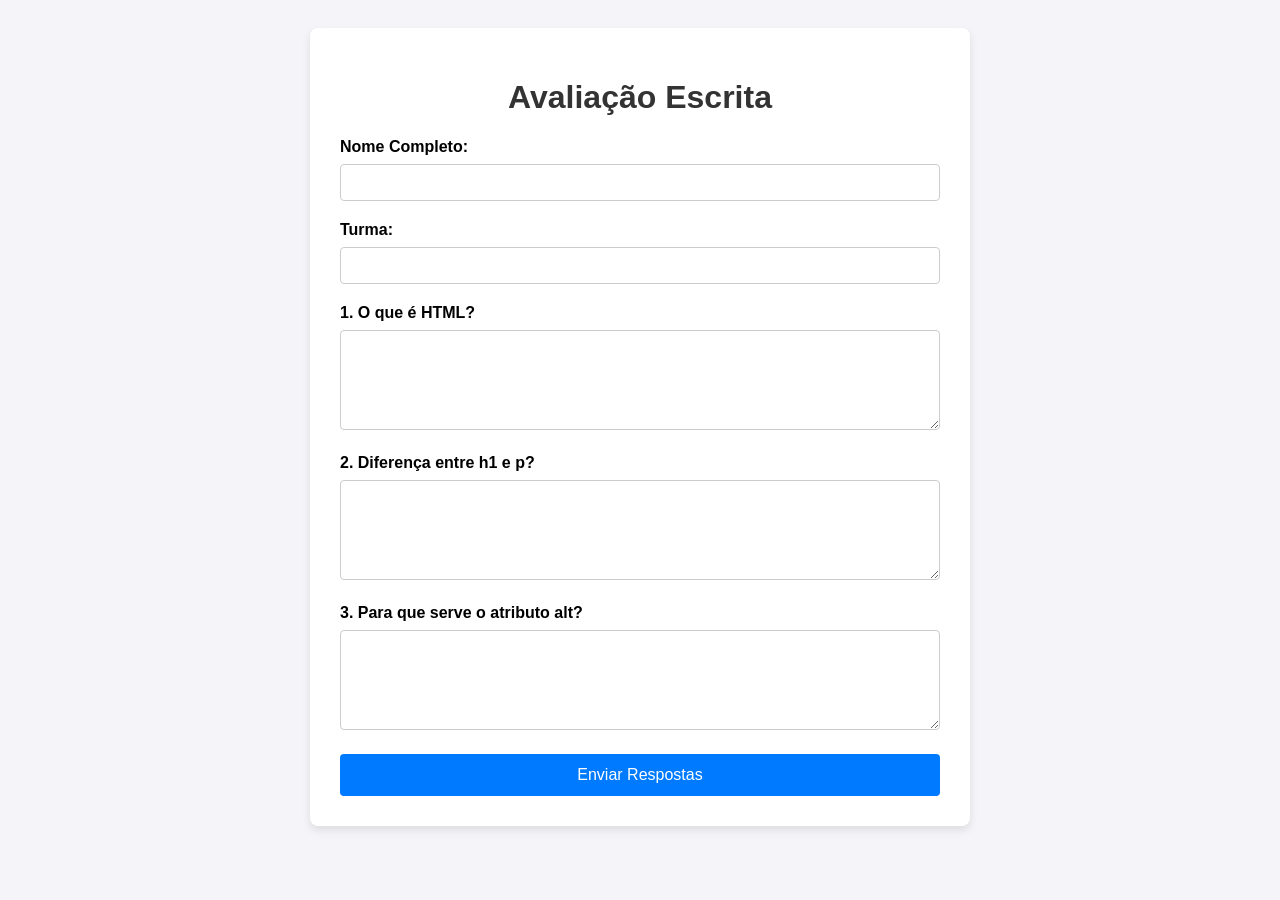
==== index.html @ 7476ddf2 "c" ====
<!doctype html>
<html lang="pt-BR">
  <head>
    <meta charset="UTF-8" />
    <meta name="viewport" content="width=device-width, initial-scale=1.0" />
    <title>Prova Online - Planilha</title>
    <style>
      body {
        font-family: Arial, sans-serif;
        background-color: #f4f4f9;
        padding: 20px;
      }
      .container {
        max-width: 600px;
        background: white;
        padding: 30px;
        margin: 0 auto;
        border-radius: 8px;
        box-shadow: 0 4px 8px rgba(0, 0, 0, 0.1);
      }
      h1 {
        text-align: center;
        color: #333;
      }
      .questao {
        margin-bottom: 20px;
      }
      label {
        display: block;
        margin-bottom: 8px;
        font-weight: bold;
      }
      input[type="text"],
      textarea {
        width: 100%;
        padding: 10px;
        border: 1px solid #ccc;
        border-radius: 4px;
        box-sizing: border-box;
      }
      textarea {
        height: 100px;
      }
      button {
        background-color: #007bff;
        color: white;
        border: none;
        padding: 12px;
        font-size: 16px;
        border-radius: 4px;
        cursor: pointer;
        width: 100%;
      }
      button:hover {
        background-color: #0056b3;
      }

      /* Estilo para mensagens de erro */       
    .card-erro {
        display: flex;
        align-items: center;
        gap: 10px;
        padding: 15px;
        margin: 15px 0;
        background-color: #fde8e8; /* Vermelho bem claro */
        border: 1px solid #f8b4b4;    /* Borda vermelha suave */
        border-radius: 6px;
        color: #9b1c1c;             /* Texto vermelho escuro */
        font-family: sans-serif;
        font-size: 14px;
    }

    /* Classe utilitária para esconder a div */
    .escondido {
        display: none !important;
    }

    </style>
  </head>
  <body>
    <div class="container">
      <h1>Avaliação Escrita</h1>

      <form id="provaForm">
        <input type="hidden" id="infoBrowser" name="navegador_versao" value="">
        <input type="hidden" name="atividade" value="ADS-D-POO">
        <div class="questao">
          <label for="nome">Nome Completo:</label>
          <input type="text" id="nome" required />
        </div>
        <div class="questao">
          <label for="turma">Turma:</label>
          <input type="text" id="turma" required />
        </div>
        <div class="questao">
          <label for="q1">1. O que é HTML?</label>
          <textarea id="q1" required></textarea>
        </div>
        <div class="questao">
          <label for="q2">2. Diferença entre h1 e p?</label>
          <textarea id="q2" required></textarea>
        </div>
        <div class="questao">
          <label for="q3">3. Para que serve o atributo alt?</label>
          <textarea id="q3" required></textarea>
        </div>
        <button type="submit">Enviar Respostas</button>
      </form>
      <div id="alerta-erro" class="card-erro escondido">
        <span class="icone">⚠️</span>
        <span id="mensagem-erro">Ocorreu um erro inesperado.</span>
        <button onclick="EsconderErro()" style="margin-left: auto; background: none; border: none; cursor: pointer; color: inherit; font-weight: bold;">✕</button>
      </div>
    </div>

    <script>
    const SHEETDB_API_URL = "https://sheetdb.io/api/v1/yt8trp7wrpv3r";
    const LabelButtonSubmit = "Enviar Respostas";
    

    class ArgumentoInvalidoError extends Error 
    {
        constructor(mensagem) 
        {
            super(mensagem);
            this.name = "ArgumentoInvalidoError";
        }
    }

    // FUNCOES DO FORMULARIO
    // =====================

      // Função para capturar informações do navegador e versão no input oculto antes do envio do formulário
      function ObterInfoNavegador() 
        {
            try
            {
                const inputOculto = document.getElementById('infoBrowser'); 
                if (navigator.userAgentData) 
                {
                    // Captura as informações de navegador e versão
                    navigator.userAgentData.getHighEntropyValues(['brand', 'version'])
                        .then(ua => 
                        {   // Processa as informações de navegador e versão
                            const navegadorPrincipal = ua.brands.find(b => b.brand !== 'Not A;Brand');
                            inputOculto.value = `${navegadorPrincipal.brand} (v${navegadorPrincipal.version})`;
                        });
                } 
                else 
                {
                    // Caso o navegador não suporte userAgentData, utiliza o userAgent padrão
                    inputOculto.value = navigator.userAgent;
                }
            }
            catch (error) {
                console.error("Erro ao capturar informações do navegador:", error);
                inputOculto.value = "Navegador não disponível";
            }

            return inputOculto.value;
        }

     async function ObterInfoNavegadorAsync() 
     {
        try 
        {            
            if (navigator.userAgentData) 
            {
                const ua = await navigator.userAgentData.getHighEntropyValues(['brand', 'version']);
                const navegador = ua.brands.find(b => b.brand !== 'Not A;Brand');
                return navegador ? `${navegador.brand} (v${navegador.version})` : navigator.userAgent;
            }
            return navigator.userAgent;
        } 
        catch (error) 
        {
            console.error("Erro ao capturar informações do navegador:", error);
            return "Navegador não disponível";
        }
    }

      // Função para capturar os dados do formulário antes do envio
      // retorna um objeto com os dados do formulário ou null em caso de erro
      async function ObterDadosFormularioAsync() 
      {
            const dados = {};
            try 
            {
                dados.nome = document.getElementById("nome").value;
                dados.data = new Date().toLocaleString("pt-BR");
                dados.browser = await ObterInfoNavegadorAsync();
                dados.questao1 = document.getElementById("q1").value;
                dados.questao2 = document.getElementById("q2").value;
                dados.questao3 = document.getElementById("q3").value;
                //dados.questao4 = document.getElementById("q4").value;
                //dados.questao5 = document.getElementById("q5").value;
                return dados;
            } 
            catch (error) 
            {
                console.error("Erro ao capturar os dados do formulário:", error);
                throw new Error("Erro ao capturar os dados do formulário", {cause: error });
                //alert("Erro ao capturar os dados do formulário.\n\nDetalhes: " + JSON.stringify(error));
            }
           
      }

      // Função para exportar em formato JSON 
      function ExportarRespostas(json) 
      {
            if (!json) throw new ArgumentoInvalidoError("Argumento JSON não fornecido.");
            
            try
            {
                const blob = new Blob([json], { type: "application/json" });
                const url = URL.createObjectURL(blob);
                const a = document.createElement("a");
                a.href = url;
                a.download = "respostas.json";
                a.click();
                URL.revokeObjectURL(url);
            }
            catch (error)
            {
                console.error("Erro ao baixar o arquivo JSON:", error);
                throw new Error("Erro ao tentar baixar o arquivo JSON", {cause: error });
                //alert("Erro ao tentar baixar o arquivo JSON.\n\nDetalhes: " + JSON.stringify(error));
            }
      }

      // Função de envio do formulário para o SheetDB 
      function enviarDadosFormulario(api_url, dados) 
      { 
            // INSIRA A SUA URL DO SHEETDB AQUI
           

            if (!api_url) {
              alert("URL da API não fornecida.");
              return false;
            }
            if (!dados) {
              alert("Não é possível enviar. Sem dados do formulário.");
              return false;
            }
            
            fetch(api_url, 
            {
              method: "POST",
              headers: 
              {
                Accept: "application/json",
                "Content-Type": "application/json",
              },
              body: JSON.stringify(dados),
            })
              .then((response) => response.json())
              .then((data) => 
              {
                alert("Enviado com sucesso! Suas respostas foram gravadas.");
                document.getElementById("provaForm").reset();
              })
              .catch((error) => {
                console.error("Erro:", error);
                alert("Erro ao enviar. Tente novamente.\n\nDetalhes: " + JSON.stringify(error));
              });
      }

    async function enviarDadosFormularioAsync(api_url, dados) 
    {
        if (!api_url) throw new ArgumentoInvalidoError("Argumento api_url não fornecido.");
        if (!dados) throw new ArgumentoInvalidoError("Argumento dados não fornecido.");
        try 
        {
            const response = await fetch(api_url, {
                method: "POST",
                headers: { Accept: "application/json", "Content-Type": "application/json" },
                body: JSON.stringify(dados)
            });

            if (!response.ok) throw new Error(`HTTP ${response.status}`);

            const data = await response.json();
            alert("Enviado com sucesso! Suas respostas foram gravadas.");
            
            document.getElementById("provaForm").reset();
            
        } 
        catch (error) 
        {
            console.error("Erro ao enviar dados:", error);
            throw new Error("Erro ao enviar dados.", { cause: error });
            //throw error;
            //alert("Erro ao enviar. Tente novamente. \n\nDetalhes: " + JSON.stringify(error));
        }
    }
     

        // SUBMIT FORMULÁRIO
      document
        .getElementById("provaForm")
        .addEventListener("submit", async function (e) {
          e.preventDefault();

          try
          {
            // Desabilitar o botão e mudar a texto para aguarde ...
            StateSubmitButton(false, "Aguarde...");

            var api_url = SHEETDB_API_URL;
            const dados = await ObterDadosFormularioAsync();
            await enviarDadosFormularioAsync(api_url, dados);
          } 
          catch (error) 
          {
            console.error("Erro ao enviar dados:", error);

              if (error instanceof ArgumentoInvalidoError) 
              {
                  alert(error.message);
                  return;
              }

              alert("Não foi possível enviar os dados");
              MostrarErro("Erro ao enviar dados: \n\nDetalhes:\n" + JSON.stringify(error));

              if (confirm("Erro ao enviar dados. Deseja baixar o arquivo com as respostas"))
              {
                  ExportarRespostas();
              }
          }
          finally
          {
            StateSubmitButton(true, LabelButtonSubmit);
          }

          function StateSubmitButton(enabled, text)
          {
             const submitButton = GetSubmitButton();
             if (!enabled)
                 submitButton.disabled = true;
             if (text !== undefined)
                 submitButton.textContent = text;
             if (text == null)
                submitButton.textContent = LabelButtonSubmit;
          }
          function GetSubmitButton() {
              return document.querySelector("#provaForm button[type='submit']");
          }

        });


        // FUNCOES AUXILIARES
        // =====================
        function MostrarErro(mensagem) 
        {
            const alertaErro = document.getElementById("alerta-erro");
            if (alertaErro) {
                alertaErro.querySelector(".mensagem").textContent = mensagem;
                alertaErro.classList.remove("escondido");
                console.error(mensagem);
            }
        }
        function EsconderErro() 
        {
            const alertaErro = document.getElementById("alerta-erro");
            if (alertaErro) {
                alertaErro.classList.add("escondido");
            }
        }


          // INSIRA A SUA URL DO SHEETDB AQUI
       //   const SHEETDB_API_URL = "https://sheetdb.io/api/v1/yt8trp7wrpv3r";


          // Captura a informação do navegador e versão no input oculto
        //   const dados = capturarDadosFormulario();
        //   if (!dados) {
        //     return;
        //   }

        //   const dados3 = {
        //     data: [
        //       {
        //         id: new guid(),
        //         nome: document.getElementById("nome").value,
        //         data: new Date().toLocaleString("pt-BR"),   // formatar para dd/mm/aaaa hh:mm:ss
        //         browser: document.getElementById("infoBrowser").value,
        //         questao1: document.getElementById("q1").value,
        //         questao2: document.getElementById("q2").value,
        //         questao3: document.getElementById("q3").value,
        //         questao4: document.getElementById("q4").value,
        //         questao5: document.getElementById("q5").value,
                
        //       },
        //     ],
        //   };
          

        //   fetch(SHEETDB_API_URL, {
        //     method: "POST",
        //     headers: {
        //       Accept: "application/json",
        //       "Content-Type": "application/json",
        //     },
        //     body: JSON.stringify(dados),
        //   })
        //     .then((response) => response.json())
        //     .then((data) => {
        //       alert(
        //         "Enviado com sucesso! Suas respostas foram gravadas.",
        //       );
        //       document.getElementById("provaForm").reset();
        //     })
        //     .catch((error) => {
        //       console.error("Erro:", error);
        //       alert("Erro ao enviar. Tente novamente.");
        //     });
        // });


       

    
    </script>
  </body>
</html>
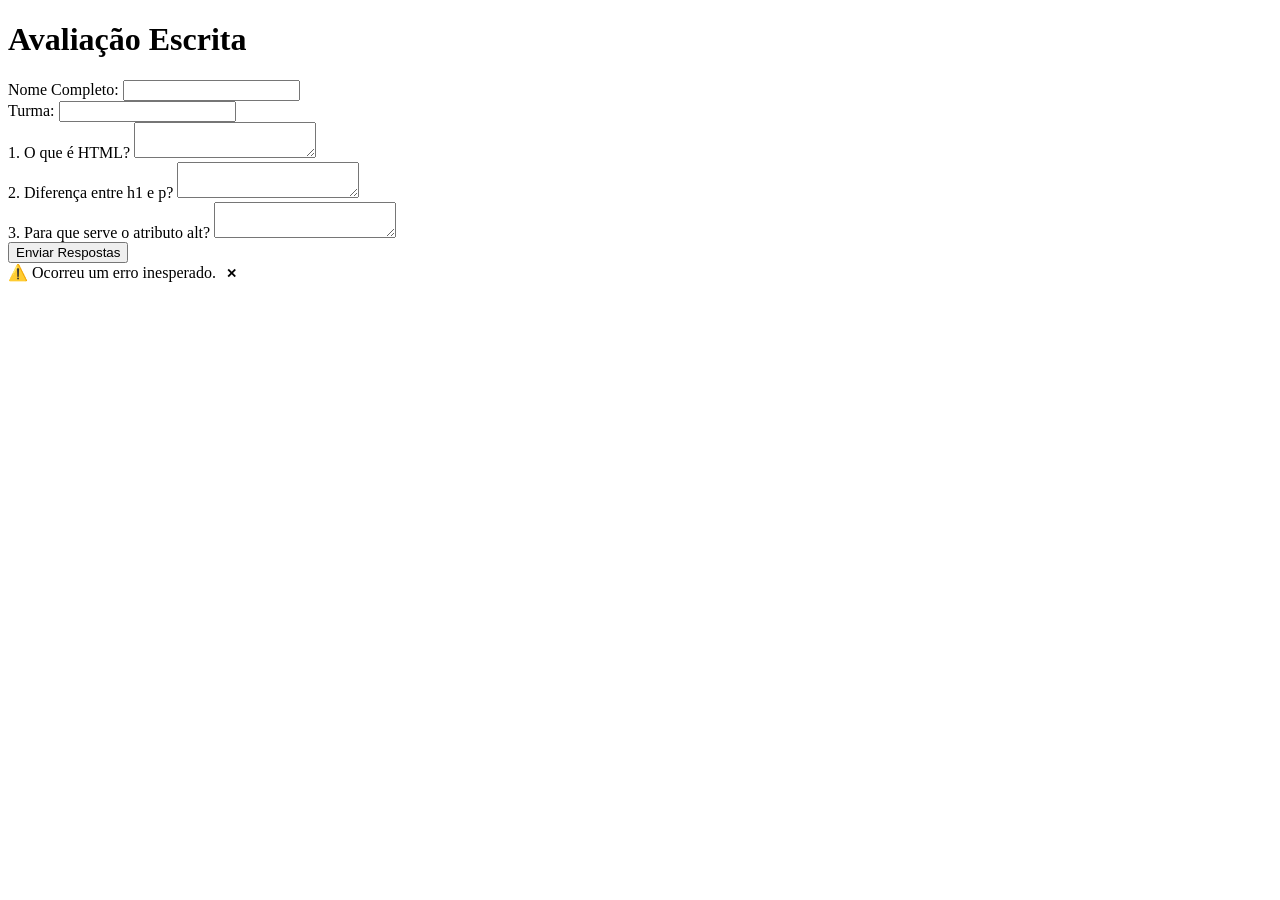
==== commit dda54a13: "f" ====
--- a/index.html
+++ b/index.html
@@ -3,9 +3,11 @@
   <head>
     <meta charset="UTF-8" />
     <meta name="viewport" content="width=device-width, initial-scale=1.0" />
+    <link rel="stylesheet" href="www/css/estilos.css">
     <title>Prova Online - Planilha</title>
+    
     <style>
-      body {
+      /* body {
         font-family: Arial, sans-serif;
         background-color: #f4f4f9;
         padding: 20px;
@@ -55,25 +57,25 @@
         background-color: #0056b3;
       }
 
-      /* Estilo para mensagens de erro */       
+    
     .card-erro {
         display: flex;
         align-items: center;
         gap: 10px;
         padding: 15px;
         margin: 15px 0;
-        background-color: #fde8e8; /* Vermelho bem claro */
-        border: 1px solid #f8b4b4;    /* Borda vermelha suave */
+        background-color: #fde8e8; 
+        border: 1px solid #f8b4b4; 
         border-radius: 6px;
-        color: #9b1c1c;             /* Texto vermelho escuro */
+        color: #9b1c1c;            
         font-family: sans-serif;
         font-size: 14px;
     }
 
-    /* Classe utilitária para esconder a div */
+    
     .escondido {
         display: none !important;
-    }
+    } */
 
     </style>
   </head>
@@ -189,10 +191,10 @@
                 dados.nome = document.getElementById("nome").value;
                 dados.data = new Date().toLocaleString("pt-BR");
                 dados.browser = await ObterInfoNavegadorAsync();
-                dados.questao1 = document.getElementById("q1").value;
-                dados.questao2 = document.getElementById("q2").value;
-                dados.questao3 = document.getElementById("q3").value;
-                //dados.questao4 = document.getElementById("q4").value;
+                dados.q1 = document.getElementById("q1").value;
+                dados.q2 = document.getElementById("q2").value;
+                dados.q3 = document.getElementById("q3").value;
+                dados.q4 = document.getElementById("q4").value;
                 //dados.questao5 = document.getElementById("q5").value;
                 return dados;
             } 
@@ -251,7 +253,7 @@
                 Accept: "application/json",
                 "Content-Type": "application/json",
               },
-              body: JSON.stringify(dados),
+              body: JSON.stringify({ data: [dados] })
             })
               .then((response) => response.json())
               .then((data) => 
@@ -273,8 +275,12 @@
         {
             const response = await fetch(api_url, {
                 method: "POST",
-                headers: { Accept: "application/json", "Content-Type": "application/json" },
-                body: JSON.stringify(dados)
+                headers: 
+                {
+                   Accept: "application/json",
+                   "Content-Type": "application/json"
+                },
+                body: JSON.stringify({ data: [dados] })
             });
 
             if (!response.ok) throw new Error(`HTTP ${response.status}`);
@@ -336,8 +342,9 @@
           function StateSubmitButton(enabled, text)
           {
              const submitButton = GetSubmitButton();
-             if (!enabled)
-                 submitButton.disabled = true;
+
+             submitButton.disabled = !enabled;
+
              if (text !== undefined)
                  submitButton.textContent = text;
              if (text == null)
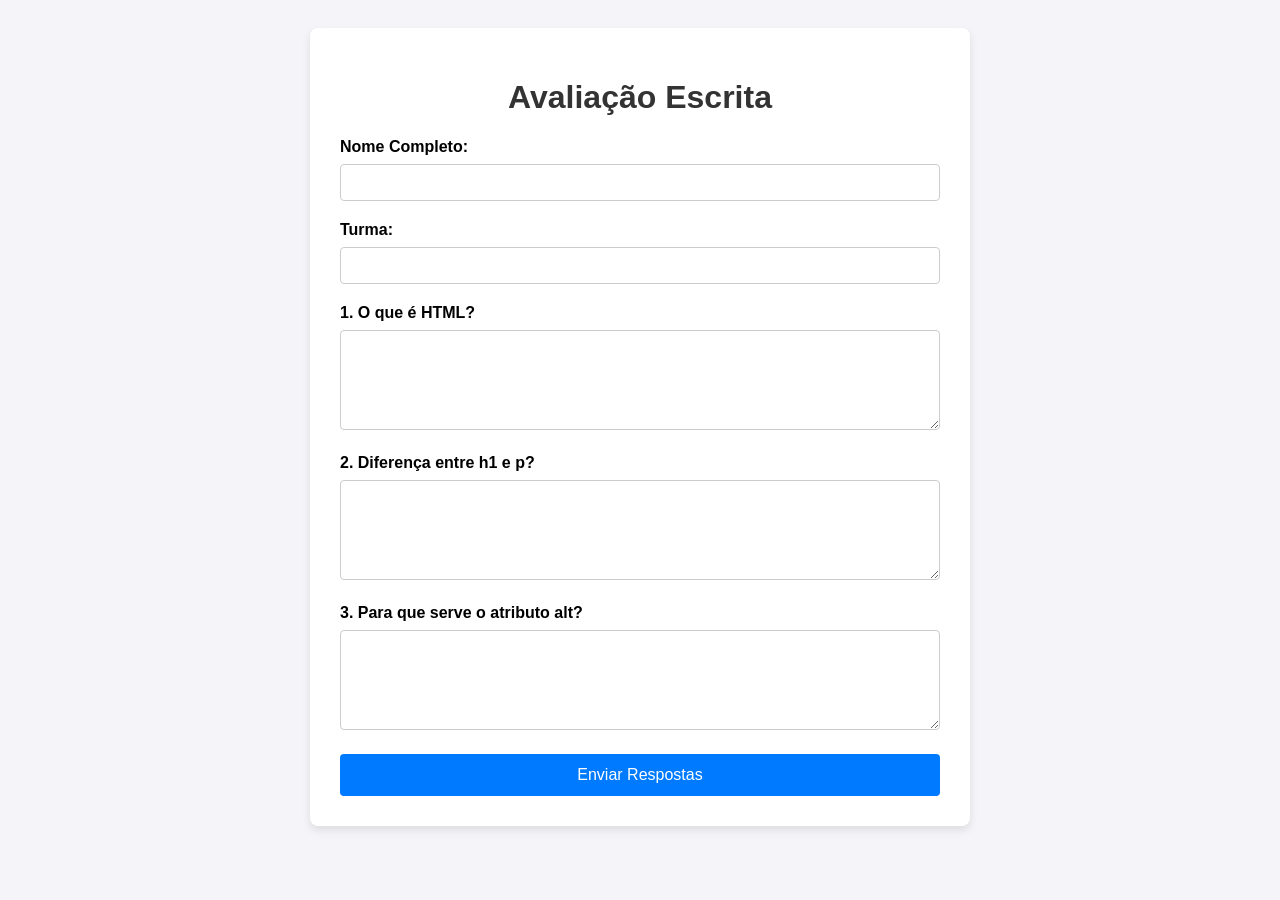
==== commit 3c723d84: "ghf" ====
--- a/index.html
+++ b/index.html
@@ -3,81 +3,8 @@
   <head>
     <meta charset="UTF-8" />
     <meta name="viewport" content="width=device-width, initial-scale=1.0" />
-    <link rel="stylesheet" href="www/css/estilos.css">
+    <link rel="stylesheet" href="www/css/default.css">
     <title>Prova Online - Planilha</title>
-    
-    <style>
-      /* body {
-        font-family: Arial, sans-serif;
-        background-color: #f4f4f9;
-        padding: 20px;
-      }
-      .container {
-        max-width: 600px;
-        background: white;
-        padding: 30px;
-        margin: 0 auto;
-        border-radius: 8px;
-        box-shadow: 0 4px 8px rgba(0, 0, 0, 0.1);
-      }
-      h1 {
-        text-align: center;
-        color: #333;
-      }
-      .questao {
-        margin-bottom: 20px;
-      }
-      label {
-        display: block;
-        margin-bottom: 8px;
-        font-weight: bold;
-      }
-      input[type="text"],
-      textarea {
-        width: 100%;
-        padding: 10px;
-        border: 1px solid #ccc;
-        border-radius: 4px;
-        box-sizing: border-box;
-      }
-      textarea {
-        height: 100px;
-      }
-      button {
-        background-color: #007bff;
-        color: white;
-        border: none;
-        padding: 12px;
-        font-size: 16px;
-        border-radius: 4px;
-        cursor: pointer;
-        width: 100%;
-      }
-      button:hover {
-        background-color: #0056b3;
-      }
-
-    
-    .card-erro {
-        display: flex;
-        align-items: center;
-        gap: 10px;
-        padding: 15px;
-        margin: 15px 0;
-        background-color: #fde8e8; 
-        border: 1px solid #f8b4b4; 
-        border-radius: 6px;
-        color: #9b1c1c;            
-        font-family: sans-serif;
-        font-size: 14px;
-    }
-
-    
-    .escondido {
-        display: none !important;
-    } */
-
-    </style>
   </head>
   <body>
     <div class="container">
@@ -96,339 +23,26 @@
         </div>
         <div class="questao">
           <label for="q1">1. O que é HTML?</label>
-          <textarea id="q1" required></textarea>
+          <textarea id="q1" ></textarea>
         </div>
         <div class="questao">
           <label for="q2">2. Diferença entre h1 e p?</label>
-          <textarea id="q2" required></textarea>
+          <textarea id="q2" ></textarea>
         </div>
         <div class="questao">
           <label for="q3">3. Para que serve o atributo alt?</label>
-          <textarea id="q3" required></textarea>
+          <textarea id="q3" ></textarea>
         </div>
         <button type="submit">Enviar Respostas</button>
       </form>
       <div id="alerta-erro" class="card-erro escondido">
         <span class="icone">⚠️</span>
         <span id="mensagem-erro">Ocorreu um erro inesperado.</span>
-        <button onclick="EsconderErro()" style="margin-left: auto; background: none; border: none; cursor: pointer; color: inherit; font-weight: bold;">✕</button>
+        <button id="btn-fechar-erro" style="align-self: flex-start; width: auto; margin-left: auto; background: none; border: none; cursor: pointer; color: inherit; font-weight: bold;">✕</button>
       </div>
     </div>
 
-    <script>
-    const SHEETDB_API_URL = "https://sheetdb.io/api/v1/yt8trp7wrpv3r";
-    const LabelButtonSubmit = "Enviar Respostas";
-    
-
-    class ArgumentoInvalidoError extends Error 
-    {
-        constructor(mensagem) 
-        {
-            super(mensagem);
-            this.name = "ArgumentoInvalidoError";
-        }
-    }
-
-    // FUNCOES DO FORMULARIO
-    // =====================
-
-      // Função para capturar informações do navegador e versão no input oculto antes do envio do formulário
-      function ObterInfoNavegador() 
-        {
-            try
-            {
-                const inputOculto = document.getElementById('infoBrowser'); 
-                if (navigator.userAgentData) 
-                {
-                    // Captura as informações de navegador e versão
-                    navigator.userAgentData.getHighEntropyValues(['brand', 'version'])
-                        .then(ua => 
-                        {   // Processa as informações de navegador e versão
-                            const navegadorPrincipal = ua.brands.find(b => b.brand !== 'Not A;Brand');
-                            inputOculto.value = `${navegadorPrincipal.brand} (v${navegadorPrincipal.version})`;
-                        });
-                } 
-                else 
-                {
-                    // Caso o navegador não suporte userAgentData, utiliza o userAgent padrão
-                    inputOculto.value = navigator.userAgent;
-                }
-            }
-            catch (error) {
-                console.error("Erro ao capturar informações do navegador:", error);
-                inputOculto.value = "Navegador não disponível";
-            }
-
-            return inputOculto.value;
-        }
-
-     async function ObterInfoNavegadorAsync() 
-     {
-        try 
-        {            
-            if (navigator.userAgentData) 
-            {
-                const ua = await navigator.userAgentData.getHighEntropyValues(['brand', 'version']);
-                const navegador = ua.brands.find(b => b.brand !== 'Not A;Brand');
-                return navegador ? `${navegador.brand} (v${navegador.version})` : navigator.userAgent;
-            }
-            return navigator.userAgent;
-        } 
-        catch (error) 
-        {
-            console.error("Erro ao capturar informações do navegador:", error);
-            return "Navegador não disponível";
-        }
-    }
-
-      // Função para capturar os dados do formulário antes do envio
-      // retorna um objeto com os dados do formulário ou null em caso de erro
-      async function ObterDadosFormularioAsync() 
-      {
-            const dados = {};
-            try 
-            {
-                dados.nome = document.getElementById("nome").value;
-                dados.data = new Date().toLocaleString("pt-BR");
-                dados.browser = await ObterInfoNavegadorAsync();
-                dados.q1 = document.getElementById("q1").value;
-                dados.q2 = document.getElementById("q2").value;
-                dados.q3 = document.getElementById("q3").value;
-                dados.q4 = document.getElementById("q4").value;
-                //dados.questao5 = document.getElementById("q5").value;
-                return dados;
-            } 
-            catch (error) 
-            {
-                console.error("Erro ao capturar os dados do formulário:", error);
-                throw new Error("Erro ao capturar os dados do formulário", {cause: error });
-                //alert("Erro ao capturar os dados do formulário.\n\nDetalhes: " + JSON.stringify(error));
-            }
-           
-      }
-
-      // Função para exportar em formato JSON 
-      function ExportarRespostas(json) 
-      {
-            if (!json) throw new ArgumentoInvalidoError("Argumento JSON não fornecido.");
-            
-            try
-            {
-                const blob = new Blob([json], { type: "application/json" });
-                const url = URL.createObjectURL(blob);
-                const a = document.createElement("a");
-                a.href = url;
-                a.download = "respostas.json";
-                a.click();
-                URL.revokeObjectURL(url);
-            }
-            catch (error)
-            {
-                console.error("Erro ao baixar o arquivo JSON:", error);
-                throw new Error("Erro ao tentar baixar o arquivo JSON", {cause: error });
-                //alert("Erro ao tentar baixar o arquivo JSON.\n\nDetalhes: " + JSON.stringify(error));
-            }
-      }
-
-      // Função de envio do formulário para o SheetDB 
-      function enviarDadosFormulario(api_url, dados) 
-      { 
-            // INSIRA A SUA URL DO SHEETDB AQUI
-           
-
-            if (!api_url) {
-              alert("URL da API não fornecida.");
-              return false;
-            }
-            if (!dados) {
-              alert("Não é possível enviar. Sem dados do formulário.");
-              return false;
-            }
-            
-            fetch(api_url, 
-            {
-              method: "POST",
-              headers: 
-              {
-                Accept: "application/json",
-                "Content-Type": "application/json",
-              },
-              body: JSON.stringify({ data: [dados] })
-            })
-              .then((response) => response.json())
-              .then((data) => 
-              {
-                alert("Enviado com sucesso! Suas respostas foram gravadas.");
-                document.getElementById("provaForm").reset();
-              })
-              .catch((error) => {
-                console.error("Erro:", error);
-                alert("Erro ao enviar. Tente novamente.\n\nDetalhes: " + JSON.stringify(error));
-              });
-      }
-
-    async function enviarDadosFormularioAsync(api_url, dados) 
-    {
-        if (!api_url) throw new ArgumentoInvalidoError("Argumento api_url não fornecido.");
-        if (!dados) throw new ArgumentoInvalidoError("Argumento dados não fornecido.");
-        try 
-        {
-            const response = await fetch(api_url, {
-                method: "POST",
-                headers: 
-                {
-                   Accept: "application/json",
-                   "Content-Type": "application/json"
-                },
-                body: JSON.stringify({ data: [dados] })
-            });
-
-            if (!response.ok) throw new Error(`HTTP ${response.status}`);
-
-            const data = await response.json();
-            alert("Enviado com sucesso! Suas respostas foram gravadas.");
-            
-            document.getElementById("provaForm").reset();
-            
-        } 
-        catch (error) 
-        {
-            console.error("Erro ao enviar dados:", error);
-            throw new Error("Erro ao enviar dados.", { cause: error });
-            //throw error;
-            //alert("Erro ao enviar. Tente novamente. \n\nDetalhes: " + JSON.stringify(error));
-        }
-    }
-     
-
-        // SUBMIT FORMULÁRIO
-      document
-        .getElementById("provaForm")
-        .addEventListener("submit", async function (e) {
-          e.preventDefault();
-
-          try
-          {
-            // Desabilitar o botão e mudar a texto para aguarde ...
-            StateSubmitButton(false, "Aguarde...");
-
-            var api_url = SHEETDB_API_URL;
-            const dados = await ObterDadosFormularioAsync();
-            await enviarDadosFormularioAsync(api_url, dados);
-          } 
-          catch (error) 
-          {
-            console.error("Erro ao enviar dados:", error);
-
-              if (error instanceof ArgumentoInvalidoError) 
-              {
-                  alert(error.message);
-                  return;
-              }
-
-              alert("Não foi possível enviar os dados");
-              MostrarErro("Erro ao enviar dados: \n\nDetalhes:\n" + JSON.stringify(error));
-
-              if (confirm("Erro ao enviar dados. Deseja baixar o arquivo com as respostas"))
-              {
-                  ExportarRespostas();
-              }
-          }
-          finally
-          {
-            StateSubmitButton(true, LabelButtonSubmit);
-          }
-
-          function StateSubmitButton(enabled, text)
-          {
-             const submitButton = GetSubmitButton();
-
-             submitButton.disabled = !enabled;
-
-             if (text !== undefined)
-                 submitButton.textContent = text;
-             if (text == null)
-                submitButton.textContent = LabelButtonSubmit;
-          }
-          function GetSubmitButton() {
-              return document.querySelector("#provaForm button[type='submit']");
-          }
-
-        });
-
-
-        // FUNCOES AUXILIARES
-        // =====================
-        function MostrarErro(mensagem) 
-        {
-            const alertaErro = document.getElementById("alerta-erro");
-            if (alertaErro) {
-                alertaErro.querySelector(".mensagem").textContent = mensagem;
-                alertaErro.classList.remove("escondido");
-                console.error(mensagem);
-            }
-        }
-        function EsconderErro() 
-        {
-            const alertaErro = document.getElementById("alerta-erro");
-            if (alertaErro) {
-                alertaErro.classList.add("escondido");
-            }
-        }
-
-
-          // INSIRA A SUA URL DO SHEETDB AQUI
-       //   const SHEETDB_API_URL = "https://sheetdb.io/api/v1/yt8trp7wrpv3r";
-
-
-          // Captura a informação do navegador e versão no input oculto
-        //   const dados = capturarDadosFormulario();
-        //   if (!dados) {
-        //     return;
-        //   }
-
-        //   const dados3 = {
-        //     data: [
-        //       {
-        //         id: new guid(),
-        //         nome: document.getElementById("nome").value,
-        //         data: new Date().toLocaleString("pt-BR"),   // formatar para dd/mm/aaaa hh:mm:ss
-        //         browser: document.getElementById("infoBrowser").value,
-        //         questao1: document.getElementById("q1").value,
-        //         questao2: document.getElementById("q2").value,
-        //         questao3: document.getElementById("q3").value,
-        //         questao4: document.getElementById("q4").value,
-        //         questao5: document.getElementById("q5").value,
-                
-        //       },
-        //     ],
-        //   };
-          
-
-        //   fetch(SHEETDB_API_URL, {
-        //     method: "POST",
-        //     headers: {
-        //       Accept: "application/json",
-        //       "Content-Type": "application/json",
-        //     },
-        //     body: JSON.stringify(dados),
-        //   })
-        //     .then((response) => response.json())
-        //     .then((data) => {
-        //       alert(
-        //         "Enviado com sucesso! Suas respostas foram gravadas.",
-        //       );
-        //       document.getElementById("provaForm").reset();
-        //     })
-        //     .catch((error) => {
-        //       console.error("Erro:", error);
-        //       alert("Erro ao enviar. Tente novamente.");
-        //     });
-        // });
-
-
-       
-
+  <script type="module" src="/www/scripts/form.js">
     
     </script>
   </body>
--- a/www/css/default.css
+++ b/www/css/default.css
@@ -0,0 +1,69 @@
+ body {
+        font-family: Arial, sans-serif;
+        background-color: #f4f4f9;
+        padding: 20px;
+      }
+      .container {
+        max-width: 600px;
+        background: white;
+        padding: 30px;
+        margin: 0 auto;
+        border-radius: 8px;
+        box-shadow: 0 4px 8px rgba(0, 0, 0, 0.1);
+      }
+      h1 {
+        text-align: center;
+        color: #333;
+      }
+      .questao {
+        margin-bottom: 20px;
+      }
+      label {
+        display: block;
+        margin-bottom: 8px;
+        font-weight: bold;
+      }
+      input[type="text"],
+      textarea {
+        width: 100%;
+        padding: 10px;
+        border: 1px solid #ccc;
+        border-radius: 4px;
+        box-sizing: border-box;
+      }
+      textarea {
+        height: 100px;
+      }
+      button {
+        background-color: #007bff;
+        color: white;
+        border: none;
+        padding: 12px;
+        font-size: 16px;
+        border-radius: 4px;
+        cursor: pointer;
+        width: 100%;
+      }
+      button:hover {
+        background-color: #0056b3;
+      }
+
+      /* Estilo para mensagens de erro */       
+    .card-erro {
+        display: flex;
+        align-items: center;
+        gap: 10px;
+        padding: 15px;
+        margin: 15px 0;
+        background-color: #fde8e8; /* Vermelho bem claro */
+        border: 1px solid #f8b4b4;    /* Borda vermelha suave */
+        border-radius: 6px;
+        color: #9b1c1c;             /* Texto vermelho escuro */
+        font-family: sans-serif;
+        font-size: 14px;
+    }
+
+    /* Classe utilitária para esconder a div */
+    .escondido {
+        display: none !important;
+    }
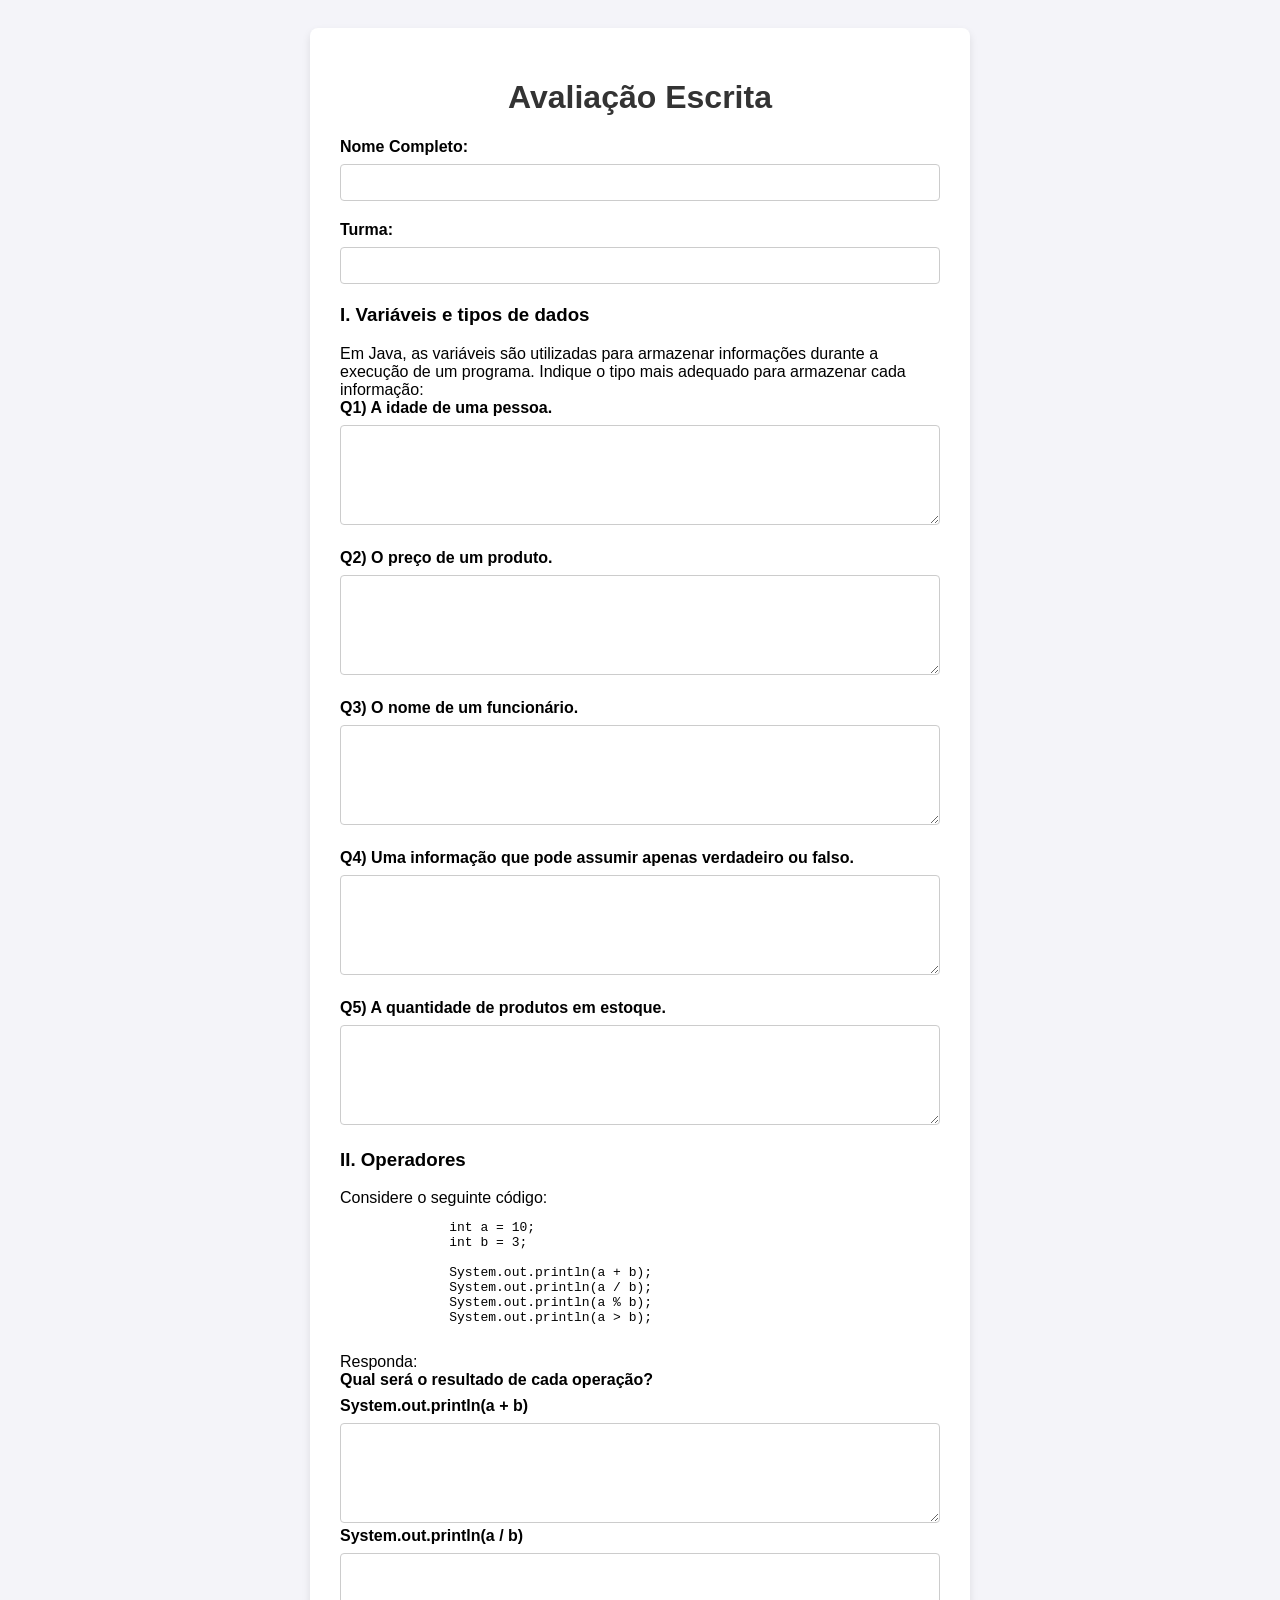
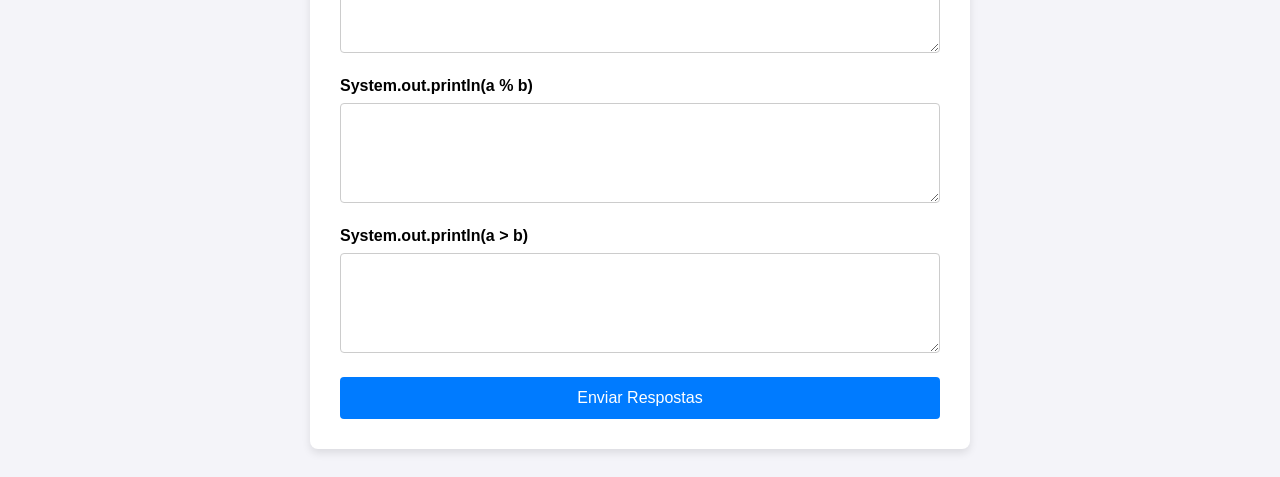
==== commit bb7c0d33: ",.m,." ====
--- a/index.html
+++ b/index.html
@@ -21,17 +21,67 @@
           <label for="turma">Turma:</label>
           <input type="text" id="turma" required />
         </div>
-        <div class="questao">
-          <label for="q1">1. O que é HTML?</label>
-          <textarea id="q1" ></textarea>
+        <div>
+          <h3>I. Variáveis e tipos de dados</h3>
+          <span>Em Java, as variáveis são utilizadas para armazenar informações durante a execução de um programa.</span>
+          <span>Indique o tipo mais adequado para armazenar cada informação:</span>
+          <div class="questao">
+            <label for="q1">Q1) A idade de uma pessoa.</label>
+            <textarea id="q1" ></textarea>
+          </div>
+          <div class="questao">
+            <label for="q2">Q2) O preço de um produto.</label>
+            <textarea id="q2" ></textarea>
+          </div>
+
+          <div class="questao">
+            <label for="q3">Q3) O nome de um funcionário.</label>
+            <textarea id="q3" ></textarea>
+          </div>
+
+          <div class="questao">
+            <label for="q4">Q4) Uma informação que pode assumir apenas verdadeiro ou falso.</label>
+            <textarea id="q4" ></textarea>
+          </div>
+
+          <div class="questao">
+            <label for="q5">Q5) A quantidade de produtos em estoque.</label>
+            <textarea id="q5" ></textarea>
+          </div>
         </div>
-        <div class="questao">
-          <label for="q2">2. Diferença entre h1 e p?</label>
-          <textarea id="q2" ></textarea>
-        </div>
-        <div class="questao">
-          <label for="q3">3. Para que serve o atributo alt?</label>
-          <textarea id="q3" ></textarea>
+        <div>
+          <h3>II. Operadores</h3>
+          <span>Considere o seguinte código:</span>
+          <pre>
+              int a = 10;
+              int b = 3;
+
+              System.out.println(a + b);
+              System.out.println(a / b);
+              System.out.println(a % b);
+              System.out.println(a > b);
+          </pre>
+          <span>Responda:</span>
+          <div class="questao">
+            <label>Qual será o resultado de cada operação?</label>
+            <div class="questap">
+              <label for="q6">System.out.println(a + b)</label>
+              <textarea id="q6" ></textarea>
+            </div>
+            <div class="questao">
+              <label for="q7">System.out.println(a / b)</label>
+              <textarea id="q7" ></textarea>
+            </div>
+
+            <div class="questao">
+              <label for="q8">System.out.println(a % b)</label>
+              <textarea id="q8" ></textarea>
+            </div>
+            <div class="questao">
+              <label for="q9">System.out.println(a > b)</label>
+              <textarea id="q9" ></textarea>
+            </div>
+          </div>
         </div>
         <button type="submit">Enviar Respostas</button>
       </form>
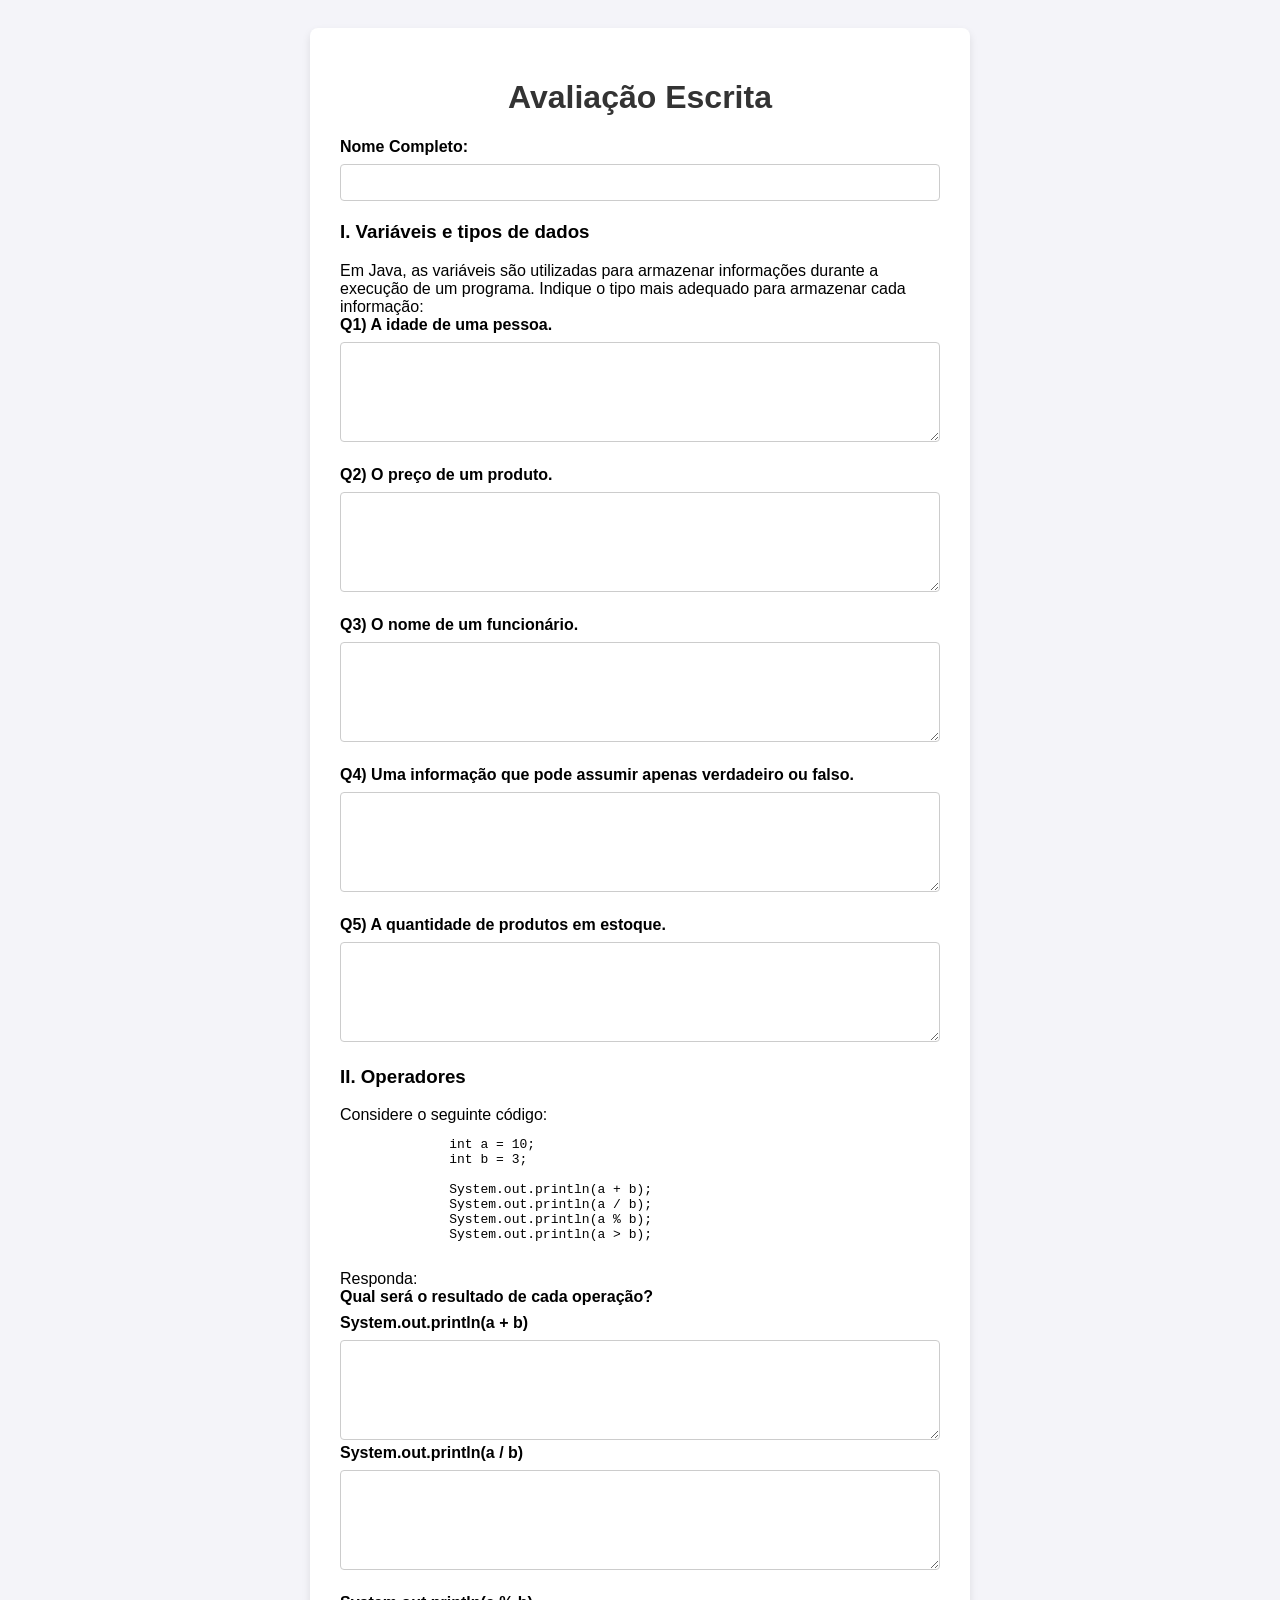
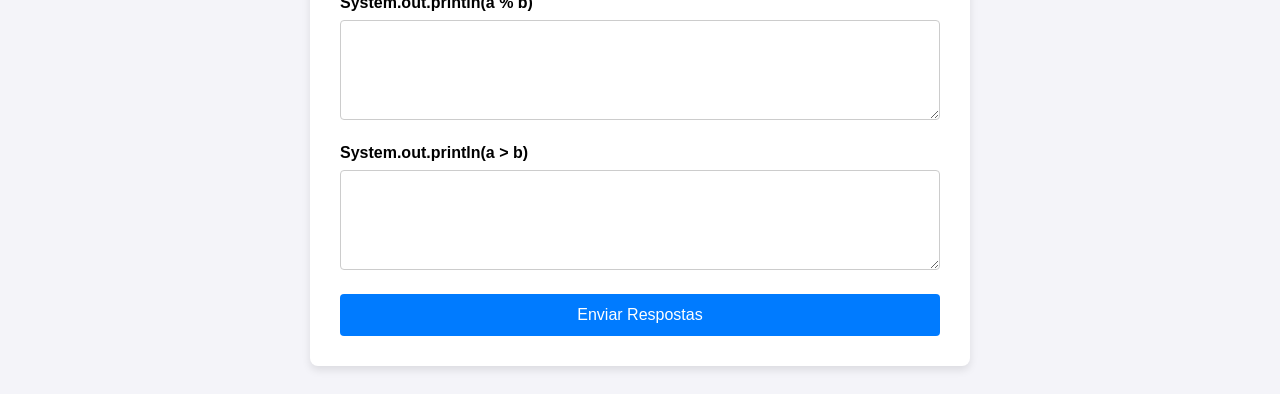
==== commit f1f7d165: "bg" ====
--- a/index.html
+++ b/index.html
@@ -17,9 +17,9 @@
           <label for="nome">Nome Completo:</label>
           <input type="text" id="nome" required />
         </div>
-        <div class="questao">
+        <div class="questao" hidden>
           <label for="turma">Turma:</label>
-          <input type="text" id="turma" required />
+          <input type="text" id="turma"/>
         </div>
         <div>
           <h3>I. Variáveis e tipos de dados</h3>
